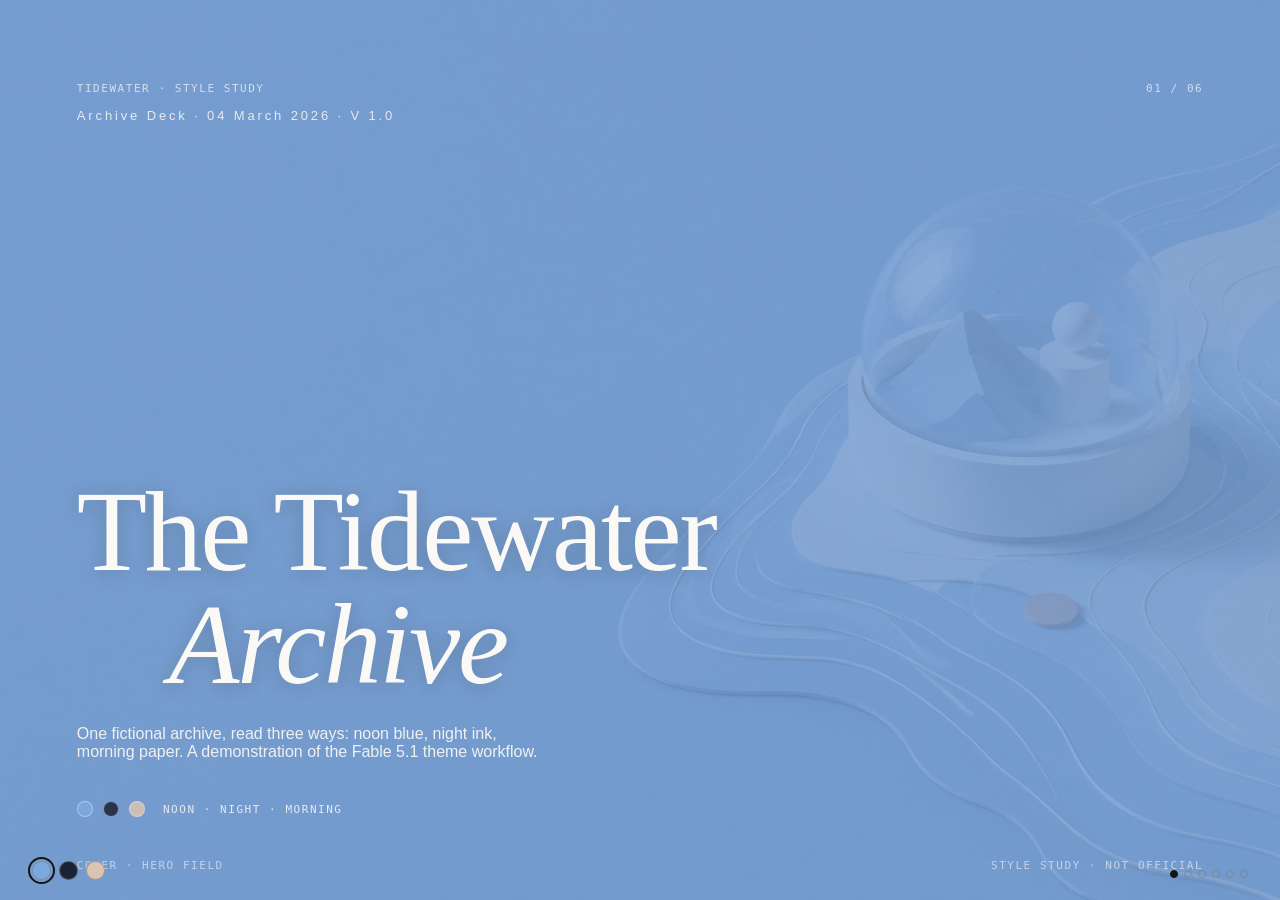
==== examples/theme-deck.html @ 2e89aa5e "v1.1.0: add single-file HTML archive deck route - examples/theme-deck.html: six-slide horizontal-pag" ====
<!DOCTYPE html>
<html lang="en">
<head>
<meta charset="UTF-8">
<meta name="viewport" content="width=device-width, initial-scale=1.0">
<title>Tidewater Archive — Fable 5.1 Archive Deck (Style Study)</title>
<style>
  :root {
    --paper: #FAF9F5; --paper-2: #F5F4ED;
    --ink: #141413; --ink-2: #3D3D3A;
    --cloud: #D1CFC5; --cloud-dark: #87867F;
    --focus: #2C84DB;
  }
  /* Per-mode tokens: hero field + accent + artwork + crop position */
  [data-theme="noon"]    { --hero:#749BD0; --mode-accent:#2F5D8A; --art:url('assets/noon.webp');    --art-pos:62% center; --art-pos-mobile:66% center; }
  [data-theme="night"]   { --hero:#27314B; --mode-accent:#27314B; --art:url('assets/night.webp');   --art-pos:40% center; --art-pos-mobile:36% center; }
  [data-theme="morning"] { --hero:#AAA9BC; --mode-accent:#8A6D5C; --art:url('assets/morning.webp'); --art-pos:44% center; --art-pos-mobile:40% center; }

  * { margin:0; padding:0; box-sizing:border-box; }
  html, body { height:100%; }
  body {
    background:var(--paper); color:var(--ink);
    font-family:Arial,"Helvetica Neue",Aptos,sans-serif;
    -webkit-font-smoothing:antialiased; overflow:hidden;
  }
  :focus-visible { outline:2px solid var(--focus); outline-offset:3px; border-radius:2px; }

  /* ---------- Deck machinery (horizontal paging) ---------- */
  #deck {
    display:flex; height:100svh; overflow-x:auto; overflow-y:hidden;
    scroll-snap-type:x mandatory; scroll-behavior:auto;
    scrollbar-width:none;
  }
  #deck::-webkit-scrollbar { display:none; }
  .slide {
    flex:0 0 100vw; width:100vw; height:100svh;
    scroll-snap-align:start; position:relative; isolation:isolate;
    padding:calc(72px + 4vh) clamp(24px,6vw,96px) calc(56px + 3vh);
    display:flex; flex-direction:column;
  }
  .slide.dark { background:var(--hero); color:var(--paper); }
  .slide.paper { background:var(--paper); color:var(--ink); }

  .chrome, .foot {
    position:absolute; left:clamp(24px,6vw,96px); right:clamp(24px,6vw,96px);
    display:flex; justify-content:space-between; gap:16px;
    font:11px/1.4 ui-monospace,SFMono-Regular,Menlo,monospace;
    letter-spacing:.14em; text-transform:uppercase;
  }
  .chrome { top:calc(72px + 1vh); opacity:.72; }
  .foot { bottom:3vh; opacity:.6; }
  .dark .chrome, .dark .foot { color:var(--paper); }

  /* ---------- Full-bleed art slides ---------- */
  .art { position:absolute; inset:0; z-index:-2; width:100%; height:100%;
         object-fit:cover; object-position:var(--art-pos); }
  .wash { position:absolute; inset:0; z-index:-1; background:var(--hero); opacity:.84; }

  /* ---------- Slide 1 · Cover ---------- */
  .cover .date { font-size:13px; letter-spacing:.22em; opacity:.85; }
  .cover .deck-title {
    margin-top:auto;
    font-family:Georgia,"Iowan Old Style","Times New Roman",serif; font-weight:400;
    font-size:clamp(52px,9vw,120px); line-height:.98; letter-spacing:-.02em;
    text-shadow:0 2px 18px rgba(20,20,19,.18);
  }
  .cover .deck-title em { display:block; font-style:italic; margin-left:.8em; }
  .cover .deck-sub { margin-top:24px; font-size:16px; opacity:.92; max-width:52ch; }
  .cover .modes {
    margin-top:40px; display:flex; gap:10px; align-items:center;
    font:11px/1 ui-monospace,Menlo,monospace; letter-spacing:.14em; text-transform:uppercase; opacity:.85;
  }
  .cover .modes i { width:16px; height:16px; border-radius:50%; border:1px solid rgba(250,249,245,.5); }
  .cover .modes .m1 { background:#7EA9DE; } .cover .modes .m2 { background:#1A2237; } .cover .modes .m3 { background:#DCC4B3; }

  /* ---------- Slide 2 · Index ---------- */
  .toc { margin:auto; width:min(760px,100%); }
  .toc .toc-date { font-size:12px; letter-spacing:.2em; text-transform:uppercase; opacity:.72; margin-bottom:36px; }
  .toc ol { list-style:none; }
  .toc a {
    display:flex; align-items:baseline; gap:18px; padding:16px 0;
    color:inherit; text-decoration:none; border-bottom:1px dotted rgba(250,249,245,.4);
  }
  .toc .n { font:13px/1 ui-monospace,Menlo,monospace; opacity:.75; flex:none; }
  .toc .t { font-family:Georgia,serif; font-size:clamp(22px,3.4vw,34px); flex:none; }
  .toc .leader { flex:1; border-bottom:1px dotted rgba(250,249,245,.4); transform:translateY(-6px); }
  .toc .d { font:11px/1.5 ui-monospace,Menlo,monospace; opacity:.6; text-transform:uppercase; letter-spacing:.1em; }

  /* ---------- Slide 3 · Modes (image-led, per-mode crop demo) ---------- */
  .modes-slide .big {
    margin:auto 0;
    font-family:Georgia,serif; font-weight:400;
    font-size:clamp(44px,7.5vw,100px); line-height:1; max-width:11ch;
    text-shadow:0 2px 18px rgba(20,20,19,.18);
  }
  .modes-slide .big em { display:block; font-style:italic; margin-left:.7em; }
  .modes-slide .mode-note {
    position:absolute; right:clamp(24px,6vw,96px); top:50%; transform:translateY(-50%);
    max-width:34ch; font-size:15px; line-height:1.6; opacity:.95;
  }
  .modes-slide .mode-note b { display:block; font:12px/1 ui-monospace,Menlo,monospace; letter-spacing:.18em; text-transform:uppercase; margin-bottom:14px; opacity:.8; font-weight:400; }

  /* ---------- Slide 4 · Evidence (paper + chart) ---------- */
  .evidence-slide h2 { font-family:Georgia,serif; font-weight:400; font-size:clamp(30px,4vw,44px); margin-bottom:8px; }
  .evidence-slide .k { font:12px/1 ui-monospace,Menlo,monospace; letter-spacing:.18em; text-transform:uppercase; color:var(--mode-accent); margin-bottom:20px; }
  .evidence-grid { margin-top:auto; margin-bottom:auto; display:grid; grid-template-columns:minmax(0,5fr) minmax(0,7fr); gap:clamp(24px,4vw,64px); align-items:center; }
  .evidence-grid figure { border:1px solid var(--cloud); background:var(--paper-2); padding:14px; }
  .evidence-grid img { display:block; width:100%; height:auto; aspect-ratio:3/2; object-fit:cover; }
  .evidence-grid figcaption { margin-top:10px; font:10px/1.5 ui-monospace,Menlo,monospace; letter-spacing:.12em; text-transform:uppercase; color:var(--cloud-dark); }
  .bars .bar-row { display:grid; grid-template-columns:110px 1fr 48px; gap:14px; align-items:center; margin-bottom:16px; font-size:13px; }
  .bars .track { height:20px; background:var(--cloud); }
  .bars .fill { height:100%; background:var(--mode-accent); }
  .bars output { font:12px/1 ui-monospace,Menlo,monospace; text-align:right; color:var(--ink-2); }
  .bars .note { margin-top:22px; font-size:13px; color:var(--ink-2); max-width:44ch; }

  /* ---------- Slide 5 · Grammar (statement) ---------- */
  .grammar-slide { justify-content:center; }
  .grammar-slide .statement {
    font-family:Georgia,serif; font-weight:400;
    font-size:clamp(30px,4.6vw,58px); line-height:1.18; max-width:20ch;
  }
  .grammar-slide .statement em { font-style:italic; }
  .grammar-slide.dark .statement em { color:var(--paper); opacity:.92; }
  .grammar-slide.paper .statement em { color:var(--mode-accent); }
  .grammar-slide ul { margin-top:48px; list-style:none; display:grid; grid-template-columns:repeat(2,minmax(0,1fr)); gap:14px 40px; max-width:880px; }
  .grammar-slide li { display:flex; gap:12px; align-items:baseline; font-size:14px; color:inherit; opacity:.92; }
  .grammar-slide li .n { font:11px/1 ui-monospace,Menlo,monospace; color:var(--mode-accent); flex:none; }
  .grammar-slide.dark li .n { color:var(--paper); opacity:.8; }

  /* ---------- Slide 6 · Closing ---------- */
  .closing { justify-content:center; }
  .closing .fin { font-family:Georgia,serif; font-size:clamp(40px,6vw,76px); line-height:1.05; }
  .closing .fin em { font-style:italic; display:block; margin-left:.9em; }
  .closing .credits { margin-top:40px; font-size:13px; line-height:1.8; opacity:.9; max-width:60ch; }
  .closing .credits b { font-weight:700; }

  /* ---------- Theme dots + slide pager ---------- */
  .theme-dots { position:fixed; left:clamp(16px,3vw,32px); bottom:20px; z-index:20; display:flex; gap:8px; }
  .theme-dots button {
    width:19px; height:19px; padding:0; border-radius:50%; cursor:pointer;
    border:1px solid rgba(128,128,128,.6);
  }
  .theme-dots button[data-mode="noon"] { background:#7EA9DE; }
  .theme-dots button[data-mode="night"] { background:#1A2237; }
  .theme-dots button[data-mode="morning"] { background:#DCC4B3; }
  .theme-dots button[aria-pressed="true"] { outline:2px solid var(--ink); outline-offset:2px; }
  .dark-on .theme-dots button[aria-pressed="true"] { outline-color:#FAF9F5; }

  .pager { position:fixed; right:clamp(16px,3vw,32px); bottom:22px; z-index:20; display:flex; gap:6px; }
  .pager button { width:8px; height:8px; border-radius:50%; border:1px solid rgba(128,128,128,.7); background:transparent; padding:0; cursor:pointer; }
  .pager button[aria-current="true"] { background:var(--ink); border-color:var(--ink); }
  .dark-on .pager button[aria-current="true"] { background:#FAF9F5; border-color:#FAF9F5; }

  @media (max-width:760px) {
    .slide { padding:calc(72px + 3vh) 24px calc(72px + 3vh); }
    .art { object-position:var(--art-pos-mobile); }
    .chrome { left:24px; right:24px; }
    .foot { display:none; }
    .modes-slide .mode-note { position:static; transform:none; margin-top:36px; }
    .modes-slide .big { margin-top:auto; }
    .evidence-grid { grid-template-columns:1fr; gap:28px; }
    .grammar-slide ul { grid-template-columns:1fr; }
    .theme-dots { bottom:16px; }
    .pager { bottom:20px; }
  }
  @media (prefers-reduced-motion:reduce) {
    #deck { scroll-snap-type:none; }
  }
</style>
</head>
<body data-theme="noon">

<div id="deck">

  <!-- 01 · Cover -->
  <section class="slide dark cover" data-slide="0">
    <img class="art" src="assets/noon.webp" alt="" aria-hidden="true"><div class="wash" aria-hidden="true"></div>
    <div class="chrome"><span>Tidewater · Style Study</span><span>01 / 06</span></div>
    <p class="date">Archive Deck · 04 March 2026 · V 1.0</p>
    <h1 class="deck-title">The Tidewater <em>Archive</em></h1>
    <p class="deck-sub">One fictional archive, read three ways: noon blue, night ink, morning paper. A demonstration of the Fable 5.1 theme workflow.</p>
    <div class="modes"><i class="m1"></i><i class="m2"></i><i class="m3"></i><span>&nbsp;Noon · Night · Morning</span></div>
    <div class="foot"><span>Cover · Hero field</span><span>Style study · Not official</span></div>
  </section>

  <!-- 02 · Index -->
  <section class="slide dark" data-slide="1">
    <img class="art" src="assets/noon.webp" alt="" aria-hidden="true"><div class="wash" aria-hidden="true"></div>
    <div class="chrome"><span>Tidewater · Contents</span><span>02 / 06</span></div>
    <nav class="toc" aria-label="Deck contents">
      <p class="toc-date">Index · Reader's map</p>
      <ol>
        <li><a href="#" data-go="2"><span class="n">[03]</span><span class="t">Three modes</span><span class="leader"></span><span class="d">colour states</span></a></li>
        <li><a href="#" data-go="3"><span class="n">[04]</span><span class="t">Evidence</span><span class="leader"></span><span class="d">invented figures</span></a></li>
        <li><a href="#" data-go="4"><span class="n">[05]</span><span class="t">Archive grammar</span><span class="leader"></span><span class="d">the rules</span></a></li>
        <li><a href="#" data-go="5"><span class="n">[06]</span><span class="t">Colophon</span><span class="leader"></span><span class="d">source &amp; status</span></a></li>
      </ol>
    </nav>
    <div class="foot"><span>Index · Dot leaders</span><span>Click an entry to jump</span></div>
  </section>

  <!-- 03 · Modes -->
  <section class="slide dark modes-slide" data-slide="2">
    <img class="art" src="assets/noon.webp" alt="" aria-hidden="true"><div class="wash" aria-hidden="true"></div>
    <div class="chrome"><span>Tidewater · Modes</span><span>03 / 06</span></div>
    <h2 class="big">Three readings <em>of one archive</em></h2>
    <p class="mode-note"><b id="mode-name">Noon · the public record</b><span id="mode-desc">Open, calm, scan-friendly. The reading you give a stranger at midday.</span></p>
    <div class="foot"><span>Modes · Full-bleed art</span><span>Switch themes · bottom left</span></div>
  </section>

  <!-- 04 · Evidence -->
  <section class="slide paper evidence-slide" data-slide="3">
    <div class="chrome"><span>Tidewater · Evidence</span><span>04 / 06</span></div>
    <p class="k">[04] · Invented catalogue counts, 2026</p>
    <h2>What the shelves hold</h2>
    <div class="evidence-grid">
      <figure>
        <img src="assets/illustration.webp" width="1536" height="1024" alt="Original GPT Image 2 illustration of a fictional cataloguing desk: blank index cards, an unlabelled contour map, a brass ruler, and a small clay pigment dish.">
        <figcaption>Concept art · GPT Image 2 · unofficial asset, not evidence</figcaption>
      </figure>
      <div class="bars">
        <div class="bar-row"><span>Charts</span><div class="track"><div class="fill" style="width:72%"></div></div><output>072</output></div>
        <div class="bar-row"><span>Letters</span><div class="track"><div class="fill" style="width:48%"></div></div><output>048</output></div>
        <div class="bar-row"><span>Maps</span><div class="track"><div class="fill" style="width:61%"></div></div><output>061</output></div>
        <div class="bar-row"><span>Photographs</span><div class="track"><div class="fill" style="width:35%"></div></div><output>035</output></div>
        <p class="note">Every figure on this slide is invented for the study. The accent bar colour follows the active mode.</p>
      </div>
    </div>
    <div class="foot"><span>Evidence · Paper page</span><span>All data fictional</span></div>
  </section>

  <!-- 05 · Grammar -->
  <section class="slide dark grammar-slide" data-slide="4">
    <img class="art" src="assets/noon.webp" alt="" aria-hidden="true"><div class="wash" aria-hidden="true"></div>
    <div class="chrome"><span>Tidewater · Grammar</span><span>05 / 06</span></div>
    <p class="statement">The archive is a <em>grammar</em>, not a colour scheme.</p>
    <ul>
      <li><span class="n">01</span>Date or version line, tracked sans</li>
      <li><span class="n">02</span>Numbered index with dot leaders</li>
      <li><span class="n">03</span>Asymmetric serif title, one focal point</li>
      <li><span class="n">04</span>One solid mode field, no gradients</li>
      <li><span class="n">05</span>Narrow reading column, wide evidence</li>
      <li><span class="n">06</span>Source and status at the boundary</li>
    </ul>
    <div class="foot"><span>Grammar · Six rules</span><span>From SKILL.md §4</span></div>
  </section>

  <!-- 06 · Colophon -->
  <section class="slide dark closing" data-slide="5">
    <img class="art" src="assets/noon.webp" alt="" aria-hidden="true"><div class="wash" aria-hidden="true"></div>
    <div class="chrome"><span>Tidewater · Colophon</span><span>06 / 06</span></div>
    <p class="fin">Filed under <em>style studies</em></p>
    <p class="credits"><b>[06] Colophon.</b> Demonstration deck for the open-source skill <i>claude-fable-5-1-theme-workflow</i>. Colour states are an independent extraction from publicly visible page behaviour; no Anthropic fonts, logos, illustrations, or source code are used. All names, figures, and the Tidewater Archive itself are fictional. Hero imagery: original GPT Image 2 concept art — unofficial assets, not evidence. Type set in Georgia, Arial, and ui-monospace fallbacks.</p>
    <div class="foot"><span>Closing · Colophon</span><span>Not affiliated with Anthropic</span></div>
  </section>

</div>

<div class="theme-dots" role="group" aria-label="Color theme">
  <button type="button" data-mode="noon" aria-pressed="true" aria-label="Noon theme"></button>
  <button type="button" data-mode="night" aria-pressed="false" aria-label="Night theme"></button>
  <button type="button" data-mode="morning" aria-pressed="false" aria-label="Morning theme"></button>
</div>
<div class="pager" role="group" aria-label="Slides"></div>

<script>
(function () {
  var deck = document.getElementById('deck');
  var slides = Array.prototype.slice.call(deck.querySelectorAll('.slide'));
  var dots = Array.prototype.slice.call(document.querySelectorAll('.theme-dots button'));
  var arts = Array.prototype.slice.call(document.querySelectorAll('.art'));
  var pager = document.querySelector('.pager');
  var current = 0;

  var MODE_ART = { noon: 'assets/noon.webp', night: 'assets/night.webp', morning: 'assets/morning.webp' };
  var MODE_COPY = {
    noon:    ['Noon · the public record',   'Open, calm, scan-friendly. The reading you give a stranger at midday.'],
    night:   ['Night · the technical annex','Systems, risk, and things checked after dark. The reading you keep for yourself.'],
    morning: ['Morning · the archive proper','Dates, paper, and the people who filed the documents. The slow reading.']
  };

  /* pager dots */
  slides.forEach(function (_, i) {
    var b = document.createElement('button');
    b.type = 'button';
    b.setAttribute('aria-label', 'Go to slide ' + (i + 1));
    b.addEventListener('click', function () { go(i); });
    pager.appendChild(b);
  });
  var pageDots = Array.prototype.slice.call(pager.children);

  function go(i) {
    i = Math.max(0, Math.min(slides.length - 1, i));
    deck.scrollTo({ left: i * deck.clientWidth, behavior: 'auto' });
  }
  function sync() {
    var i = Math.round(deck.scrollLeft / deck.clientWidth);
    if (i === current) return;
    current = i;
    pageDots.forEach(function (d, j) { d.setAttribute('aria-current', String(j === i)); });
    var dark = slides[i].classList.contains('dark');
    document.body.classList.toggle('dark-on', dark);
  }
  deck.addEventListener('scroll', sync, { passive: true });
  window.addEventListener('resize', function () { go(current); });

  /* keyboard */
  window.addEventListener('keydown', function (e) {
    if (e.key === 'ArrowRight' || e.key === 'PageDown' || e.key === ' ') { go(current + 1); e.preventDefault(); }
    if (e.key === 'ArrowLeft'  || e.key === 'PageUp')                   { go(current - 1); e.preventDefault(); }
    if (e.key === 'Home') { go(0); e.preventDefault(); }
    if (e.key === 'End')  { go(slides.length - 1); e.preventDefault(); }
  });

  /* index links */
  document.querySelectorAll('[data-go]').forEach(function (a) {
    a.addEventListener('click', function (e) { e.preventDefault(); go(parseInt(a.dataset.go, 10)); });
  });

  /* theme switching */
  dots.forEach(function (btn) {
    btn.addEventListener('click', function () {
      var mode = btn.dataset.mode;
      document.body.dataset.theme = mode;
      arts.forEach(function (img) { img.src = MODE_ART[mode]; });
      var copy = MODE_COPY[mode];
      document.getElementById('mode-name').textContent = copy[0];
      document.getElementById('mode-desc').textContent = copy[1];
      dots.forEach(function (b) { b.setAttribute('aria-pressed', String(b === btn)); });
    });
  });

  /* wheel: vertical wheel pages horizontally */
  deck.addEventListener('wheel', function (e) {
    if (Math.abs(e.deltaY) > Math.abs(e.deltaX)) {
      deck.scrollLeft += e.deltaY;
      e.preventDefault();
    }
  }, { passive: false });

  sync();
  pageDots[0].setAttribute('aria-current', 'true');
})();
</script>
</body>
</html>
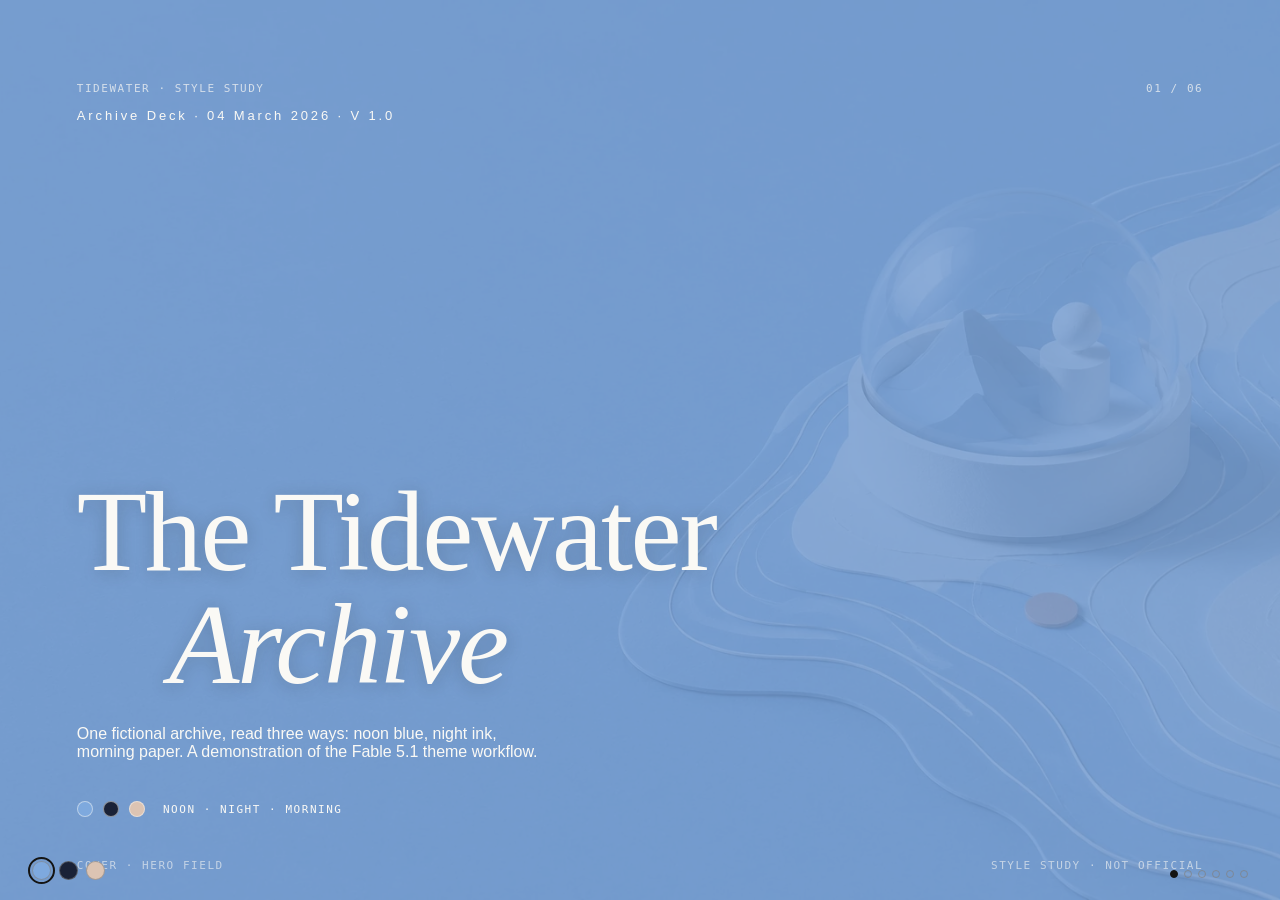
==== commit f04fb7de: "feat: add WebView-safe motion and animated dataviz" ====
--- a/examples/theme-deck.html
+++ b/examples/theme-deck.html
@@ -55,6 +55,7 @@
   .art { position:absolute; inset:0; z-index:-2; width:100%; height:100%;
          object-fit:cover; object-position:var(--art-pos); }
   .wash { position:absolute; inset:0; z-index:-1; background:var(--hero); opacity:.84; }
+  .dataviz-art { position:absolute; inset:0; z-index:-1; width:100%; height:100%; object-fit:cover; object-position:center; opacity:.28; mix-blend-mode:screen; pointer-events:none; }
 
   /* ---------- Slide 1 · Cover ---------- */
   .cover .date { font-size:13px; letter-spacing:.22em; opacity:.85; }
@@ -166,6 +167,15 @@
   @media (prefers-reduced-motion:reduce) {
     #deck { scroll-snap-type:none; }
   }
+
+  /* ---------- Entrance choreography (WebView-safe) ----------
+     The animation clock in some embedded WebViews is frozen, so CSS
+     @keyframes and transitions cannot be trusted. Instead content is
+     visible by default and JS drives the stagger with a Date.now()-based
+     tween on setInterval. If timers never fire, every element simply
+     stays visible at its final state — content can never be lost. */
+  [data-anim] { opacity:1; }
+  .bar-row .fill { transform-origin: left center; }
 </style>
 </head>
 <body data-theme="noon">
@@ -176,10 +186,10 @@
   <section class="slide dark cover" data-slide="0">
     <img class="art" src="assets/noon.webp" alt="" aria-hidden="true"><div class="wash" aria-hidden="true"></div>
     <div class="chrome"><span>Tidewater · Style Study</span><span>01 / 06</span></div>
-    <p class="date">Archive Deck · 04 March 2026 · V 1.0</p>
-    <h1 class="deck-title">The Tidewater <em>Archive</em></h1>
-    <p class="deck-sub">One fictional archive, read three ways: noon blue, night ink, morning paper. A demonstration of the Fable 5.1 theme workflow.</p>
-    <div class="modes"><i class="m1"></i><i class="m2"></i><i class="m3"></i><span>&nbsp;Noon · Night · Morning</span></div>
+    <p class="date" data-anim style="--i:0">Archive Deck · 04 March 2026 · V 1.0</p>
+    <h1 class="deck-title" data-anim style="--i:1">The Tidewater <em>Archive</em></h1>
+    <p class="deck-sub" data-anim style="--i:2">One fictional archive, read three ways: noon blue, night ink, morning paper. A demonstration of the Fable 5.1 theme workflow.</p>
+    <div class="modes" data-anim style="--i:3"><i class="m1"></i><i class="m2"></i><i class="m3"></i><span>&nbsp;Noon · Night · Morning</span></div>
     <div class="foot"><span>Cover · Hero field</span><span>Style study · Not official</span></div>
   </section>
 
@@ -188,12 +198,12 @@
     <img class="art" src="assets/noon.webp" alt="" aria-hidden="true"><div class="wash" aria-hidden="true"></div>
     <div class="chrome"><span>Tidewater · Contents</span><span>02 / 06</span></div>
     <nav class="toc" aria-label="Deck contents">
-      <p class="toc-date">Index · Reader's map</p>
+      <p class="toc-date" data-anim style="--i:0">Index · Reader's map</p>
       <ol>
-        <li><a href="#" data-go="2"><span class="n">[03]</span><span class="t">Three modes</span><span class="leader"></span><span class="d">colour states</span></a></li>
-        <li><a href="#" data-go="3"><span class="n">[04]</span><span class="t">Evidence</span><span class="leader"></span><span class="d">invented figures</span></a></li>
-        <li><a href="#" data-go="4"><span class="n">[05]</span><span class="t">Archive grammar</span><span class="leader"></span><span class="d">the rules</span></a></li>
-        <li><a href="#" data-go="5"><span class="n">[06]</span><span class="t">Colophon</span><span class="leader"></span><span class="d">source &amp; status</span></a></li>
+        <li data-anim style="--i:1"><a href="#" data-go="2"><span class="n">[03]</span><span class="t">Three modes</span><span class="leader"></span><span class="d">colour states</span></a></li>
+        <li data-anim style="--i:2"><a href="#" data-go="3"><span class="n">[04]</span><span class="t">Evidence</span><span class="leader"></span><span class="d">invented figures</span></a></li>
+        <li data-anim style="--i:3"><a href="#" data-go="4"><span class="n">[05]</span><span class="t">Archive grammar</span><span class="leader"></span><span class="d">the rules</span></a></li>
+        <li data-anim style="--i:4"><a href="#" data-go="5"><span class="n">[06]</span><span class="t">Colophon</span><span class="leader"></span><span class="d">source &amp; status</span></a></li>
       </ol>
     </nav>
     <div class="foot"><span>Index · Dot leaders</span><span>Click an entry to jump</span></div>
@@ -201,28 +211,28 @@
 
   <!-- 03 · Modes -->
   <section class="slide dark modes-slide" data-slide="2">
-    <img class="art" src="assets/noon.webp" alt="" aria-hidden="true"><div class="wash" aria-hidden="true"></div>
+    <img class="art" src="assets/noon.webp" alt="" aria-hidden="true"><img class="dataviz-art" src="assets/dataviz-noon.jpg" alt="" aria-hidden="true"><div class="wash" aria-hidden="true"></div>
     <div class="chrome"><span>Tidewater · Modes</span><span>03 / 06</span></div>
-    <h2 class="big">Three readings <em>of one archive</em></h2>
-    <p class="mode-note"><b id="mode-name">Noon · the public record</b><span id="mode-desc">Open, calm, scan-friendly. The reading you give a stranger at midday.</span></p>
+    <h2 class="big" data-anim style="--i:0">Three readings <em>of one archive</em></h2>
+    <p class="mode-note" data-anim style="--i:1"><b id="mode-name">Noon · the public record</b><span id="mode-desc">Open, calm, scan-friendly. The reading you give a stranger at midday.</span></p>
     <div class="foot"><span>Modes · Full-bleed art</span><span>Switch themes · bottom left</span></div>
   </section>
 
   <!-- 04 · Evidence -->
   <section class="slide paper evidence-slide" data-slide="3">
     <div class="chrome"><span>Tidewater · Evidence</span><span>04 / 06</span></div>
-    <p class="k">[04] · Invented catalogue counts, 2026</p>
-    <h2>What the shelves hold</h2>
+    <p class="k" data-anim style="--i:0">[04] · Invented catalogue counts, 2026</p>
+    <h2 data-anim style="--i:1">What the shelves hold</h2>
     <div class="evidence-grid">
-      <figure>
+      <figure data-anim style="--i:2">
         <img src="assets/illustration.webp" width="1536" height="1024" alt="Original GPT Image 2 illustration of a fictional cataloguing desk: blank index cards, an unlabelled contour map, a brass ruler, and a small clay pigment dish.">
         <figcaption>Concept art · GPT Image 2 · unofficial asset, not evidence</figcaption>
       </figure>
       <div class="bars">
-        <div class="bar-row"><span>Charts</span><div class="track"><div class="fill" style="width:72%"></div></div><output>072</output></div>
-        <div class="bar-row"><span>Letters</span><div class="track"><div class="fill" style="width:48%"></div></div><output>048</output></div>
-        <div class="bar-row"><span>Maps</span><div class="track"><div class="fill" style="width:61%"></div></div><output>061</output></div>
-        <div class="bar-row"><span>Photographs</span><div class="track"><div class="fill" style="width:35%"></div></div><output>035</output></div>
+        <div class="bar-row" data-anim style="--i:3"><span>Charts</span><div class="track"><div class="fill" style="width:72%"></div></div><output data-count-to="72" data-count-pad="3">072</output></div>
+        <div class="bar-row" data-anim style="--i:4"><span>Letters</span><div class="track"><div class="fill" style="width:48%"></div></div><output data-count-to="48" data-count-pad="3">048</output></div>
+        <div class="bar-row" data-anim style="--i:5"><span>Maps</span><div class="track"><div class="fill" style="width:61%"></div></div><output data-count-to="61" data-count-pad="3">061</output></div>
+        <div class="bar-row" data-anim style="--i:6"><span>Photographs</span><div class="track"><div class="fill" style="width:35%"></div></div><output data-count-to="35" data-count-pad="3">035</output></div>
         <p class="note">Every figure on this slide is invented for the study. The accent bar colour follows the active mode.</p>
       </div>
     </div>
@@ -233,14 +243,14 @@
   <section class="slide dark grammar-slide" data-slide="4">
     <img class="art" src="assets/noon.webp" alt="" aria-hidden="true"><div class="wash" aria-hidden="true"></div>
     <div class="chrome"><span>Tidewater · Grammar</span><span>05 / 06</span></div>
-    <p class="statement">The archive is a <em>grammar</em>, not a colour scheme.</p>
+    <p class="statement" data-anim style="--i:0">The archive is a <em>grammar</em>, not a colour scheme.</p>
     <ul>
-      <li><span class="n">01</span>Date or version line, tracked sans</li>
-      <li><span class="n">02</span>Numbered index with dot leaders</li>
-      <li><span class="n">03</span>Asymmetric serif title, one focal point</li>
-      <li><span class="n">04</span>One solid mode field, no gradients</li>
-      <li><span class="n">05</span>Narrow reading column, wide evidence</li>
-      <li><span class="n">06</span>Source and status at the boundary</li>
+      <li data-anim style="--i:1"><span class="n">01</span>Date or version line, tracked sans</li>
+      <li data-anim style="--i:2"><span class="n">02</span>Numbered index with dot leaders</li>
+      <li data-anim style="--i:3"><span class="n">03</span>Asymmetric serif title, one focal point</li>
+      <li data-anim style="--i:4"><span class="n">04</span>One solid mode field, no gradients</li>
+      <li data-anim style="--i:5"><span class="n">05</span>Narrow reading column, wide evidence</li>
+      <li data-anim style="--i:6"><span class="n">06</span>Source and status at the boundary</li>
     </ul>
     <div class="foot"><span>Grammar · Six rules</span><span>From SKILL.md §4</span></div>
   </section>
@@ -249,8 +259,8 @@
   <section class="slide dark closing" data-slide="5">
     <img class="art" src="assets/noon.webp" alt="" aria-hidden="true"><div class="wash" aria-hidden="true"></div>
     <div class="chrome"><span>Tidewater · Colophon</span><span>06 / 06</span></div>
-    <p class="fin">Filed under <em>style studies</em></p>
-    <p class="credits"><b>[06] Colophon.</b> Demonstration deck for the open-source skill <i>claude-fable-5-1-theme-workflow</i>. Colour states are an independent extraction from publicly visible page behaviour; no Anthropic fonts, logos, illustrations, or source code are used. All names, figures, and the Tidewater Archive itself are fictional. Hero imagery: original GPT Image 2 concept art — unofficial assets, not evidence. Type set in Georgia, Arial, and ui-monospace fallbacks.</p>
+    <p class="fin" data-anim style="--i:0">Filed under <em>style studies</em></p>
+    <p class="credits" data-anim style="--i:1"><b>[06] Colophon.</b> Demonstration deck for the open-source skill <i>claude-fable-5-1-theme-workflow</i>. Colour states are an independent extraction from publicly visible page behaviour; no Anthropic fonts, logos, illustrations, or source code are used. All names, figures, and the Tidewater Archive itself are fictional. Hero imagery: original GPT Image 2 concept art — unofficial assets, not evidence. Type set in Georgia, Arial, and ui-monospace fallbacks.</p>
     <div class="foot"><span>Closing · Colophon</span><span>Not affiliated with Anthropic</span></div>
   </section>
 
@@ -269,6 +279,7 @@
   var slides = Array.prototype.slice.call(deck.querySelectorAll('.slide'));
   var dots = Array.prototype.slice.call(document.querySelectorAll('.theme-dots button'));
   var arts = Array.prototype.slice.call(document.querySelectorAll('.art'));
+  var dataviz = Array.prototype.slice.call(document.querySelectorAll('.dataviz-art'));
   var pager = document.querySelector('.pager');
   var current = 0;
 
@@ -293,6 +304,67 @@
     i = Math.max(0, Math.min(slides.length - 1, i));
     deck.scrollTo({ left: i * deck.clientWidth, behavior: 'auto' });
   }
+  /* Replay the entrance choreography for the slide that became current.
+     Driven by Date.now() + setInterval because the WebView animation clock
+     is unreliable; the first frame paints the "from" state, so a stalled
+     timer can never leave content invisible for long. */
+  var REDUCED = window.matchMedia && window.matchMedia('(prefers-reduced-motion: reduce)').matches;
+  var tweenTimer = 0;
+
+  function easeOut(t) { return 1 - Math.pow(1 - t, 3); }
+
+  function playEnter(i) {
+    var s = slides[i];
+    if (!s) return;
+    clearInterval(tweenTimer);
+    var items = Array.prototype.slice.call(s.querySelectorAll('[data-anim]'));
+    var bars = Array.prototype.slice.call(s.querySelectorAll('.bar-row .fill'));
+    var counters = Array.prototype.slice.call(s.querySelectorAll('[data-count-to]'));
+    if (REDUCED) {
+      items.concat(bars).forEach(function (el) { el.style.opacity = '1'; el.style.transform = 'none'; });
+      counters.forEach(function (el) { el.textContent = el.dataset.countTo; });
+      return;
+    }
+    /* "from" state */
+    items.forEach(function (el) { el.style.opacity = '0'; el.style.transform = 'translateY(22px)'; });
+    bars.forEach(function (el) { el.style.transform = 'scaleX(0)'; });
+    var t0 = Date.now();
+    var DUR = 620, STAGGER = 110, BAR_EXTRA = 200, BAR_DUR = 900;
+    tweenTimer = setInterval(function () {
+      var el = Date.now() - t0;
+      var done = true;
+      items.forEach(function (node) {
+        var delay = (parseInt(node.style.getPropertyValue('--i'), 10) || 0) * STAGGER;
+        var p = (el - delay) / DUR;
+        if (p < 0) { done = false; return; }
+        if (p >= 1) { node.style.opacity = '1'; node.style.transform = 'none'; return; }
+        done = false;
+        var e = easeOut(p);
+        node.style.opacity = String(e);
+        node.style.transform = 'translateY(' + (22 * (1 - e)).toFixed(2) + 'px)';
+      });
+      bars.forEach(function (node) {
+        var delay = (parseInt(node.parentNode.parentNode.style.getPropertyValue('--i'), 10) || 0) * STAGGER + BAR_EXTRA;
+        var p = (el - delay) / BAR_DUR;
+        if (p < 0) { done = false; return; }
+        if (p >= 1) { node.style.transform = 'none'; return; }
+        done = false;
+        node.style.transform = 'scaleX(' + easeOut(p).toFixed(3) + ')';
+      });
+      /* Count-up: numbers tick from 0 to the target while their bar grows. */
+      counters.forEach(function (node) {
+        var delay = (parseInt(node.parentNode.style.getPropertyValue('--i'), 10) || 0) * STAGGER + BAR_EXTRA;
+        var p = (el - delay) / BAR_DUR;
+        var to = parseFloat(node.dataset.countTo);
+        var pad = parseInt(node.dataset.countPad || '0', 10);
+        if (p < 0) { done = false; return; }
+        var v = p >= 1 ? to : Math.round(to * easeOut(p));
+        node.textContent = pad ? String(v).padStart(pad, '0') : String(v);
+        if (p < 1) done = false;
+      });
+      if (done) clearInterval(tweenTimer);
+    }, 16);
+  }
   function sync() {
     var i = Math.round(deck.scrollLeft / deck.clientWidth);
     if (i === current) return;
@@ -300,6 +372,7 @@
     pageDots.forEach(function (d, j) { d.setAttribute('aria-current', String(j === i)); });
     var dark = slides[i].classList.contains('dark');
     document.body.classList.toggle('dark-on', dark);
+    playEnter(i);
   }
   deck.addEventListener('scroll', sync, { passive: true });
   window.addEventListener('resize', function () { go(current); });
@@ -323,6 +396,7 @@
       var mode = btn.dataset.mode;
       document.body.dataset.theme = mode;
       arts.forEach(function (img) { img.src = MODE_ART[mode]; });
+      dataviz.forEach(function (img) { img.src = 'assets/dataviz-' + mode + '.jpg'; });
       var copy = MODE_COPY[mode];
       document.getElementById('mode-name').textContent = copy[0];
       document.getElementById('mode-desc').textContent = copy[1];
@@ -340,6 +414,7 @@
 
   sync();
   pageDots[0].setAttribute('aria-current', 'true');
+  playEnter(0);
 })();
 </script>
 </body>
